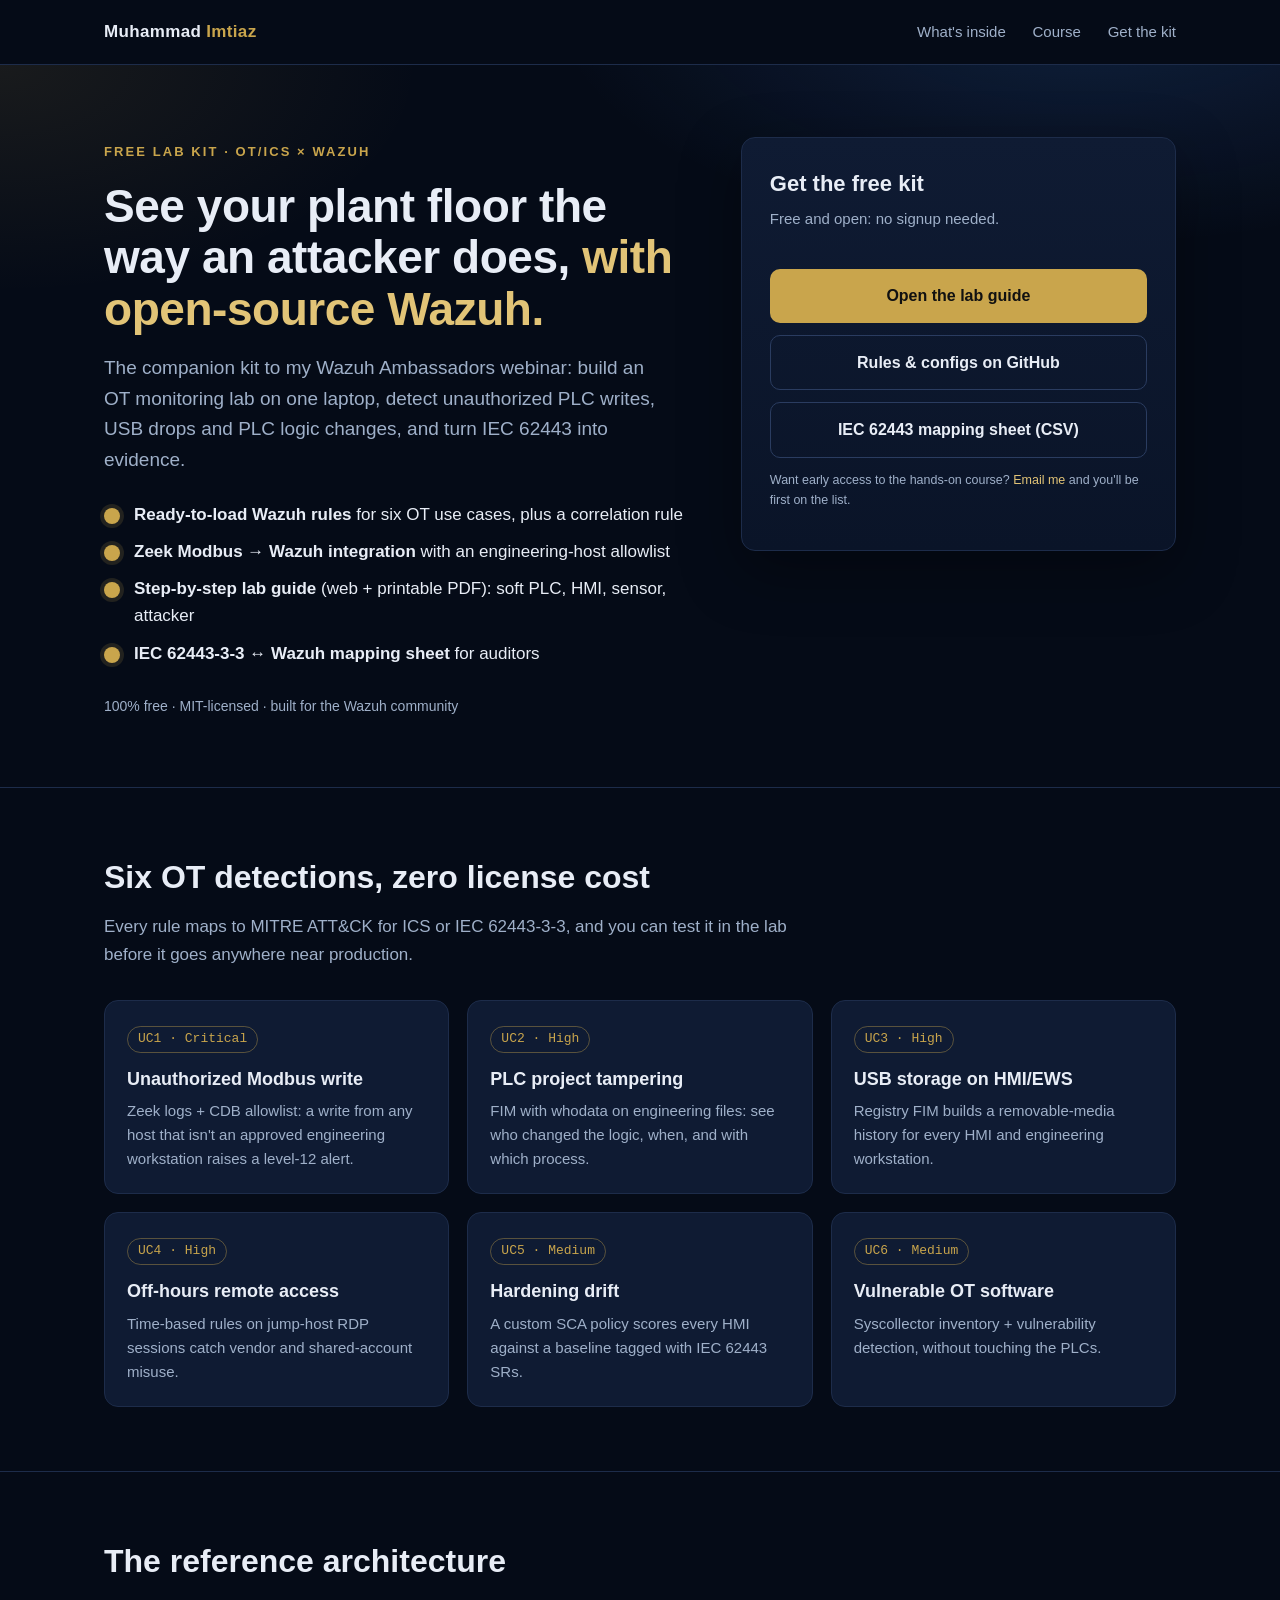
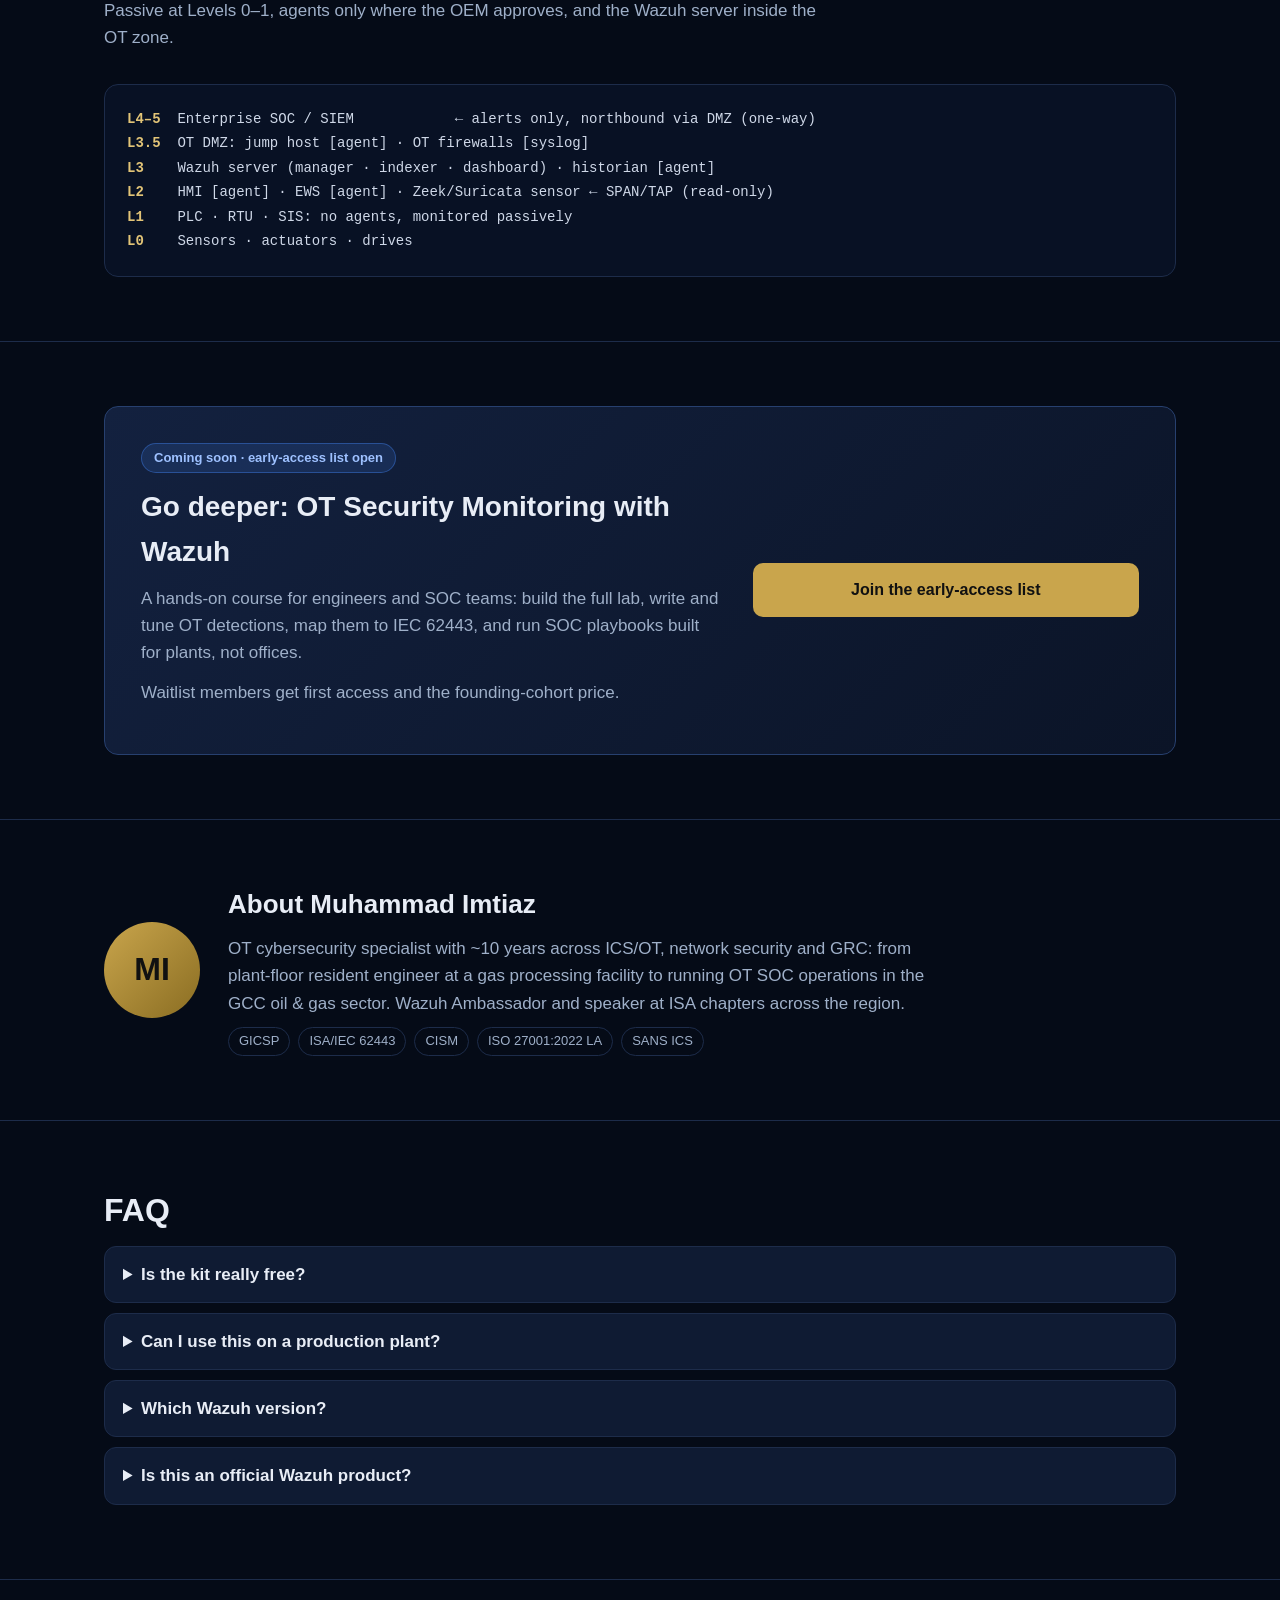
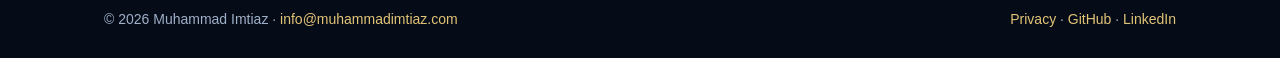
==== ot-wazuh/index.html @ d04d4fee "Add OT x Wazuh lab-kit landing page, lab guide, privacy notice, robots and sitemap" ====
<!doctype html>
<html lang="en">
<head>
<meta charset="utf-8">
<meta name="viewport" content="width=device-width, initial-scale=1, viewport-fit=cover">
<title>Free OT/ICS Lab Kit for Wazuh | Muhammad Imtiaz</title>
<meta name="description" content="Free OT/ICS security monitoring lab kit for Wazuh: detection rules, Zeek Modbus integration, IEC 62443-3-3 mapping and a step-by-step laptop lab guide.">
<meta name="theme-color" content="#050b17">
<meta http-equiv="Content-Security-Policy" content="default-src 'self'; img-src 'self' data:; style-src 'self'; script-src 'self' https://static.cloudflareinsights.com; connect-src 'self' https://cloudflareinsights.com; object-src 'none'; base-uri 'self'; form-action 'none'">
<meta name="referrer" content="strict-origin-when-cross-origin">
<link rel="canonical" href="https://muhammadimtiaz.com/ot-wazuh/">
<link rel="icon" href="/favicon.svg" type="image/svg+xml">
<link rel="stylesheet" href="/ot-wazuh/style.css">
<link rel="stylesheet" href="/ot-wazuh/btn.css">
<meta property="og:title" content="Free OT/ICS Lab Kit for Wazuh">
<meta property="og:description" content="Detection rules, Zeek Modbus integration, IEC 62443-3-3 mapping and a laptop lab guide. Free for the Wazuh community.">
<meta property="og:type" content="website">
<meta property="og:url" content="https://muhammadimtiaz.com/ot-wazuh/">
<meta property="og:image" content="https://muhammadimtiaz.com/og.jpg">
<meta name="twitter:card" content="summary_large_image">
</head>
<body>

<header class="top">
  <div class="wrap">
    <a class="brand" href="/">Muhammad <span>Imtiaz</span></a>
    <nav>
      <a href="#inside">What's inside</a>
      <a href="#course">Course</a>
      <a class="keep" href="#get">Get the kit</a>
    </nav>
  </div>
</header>

<main>
<div class="hero">
  <div class="wrap grid">
    <div>
      <span class="kicker">Free lab kit · OT/ICS × Wazuh</span>
      <h1>See your plant floor the way an attacker does, <em>with open-source Wazuh.</em></h1>
      <p class="lead">The companion kit to my Wazuh Ambassadors webinar: build an OT monitoring lab on one laptop, detect unauthorized PLC writes, USB drops and PLC logic changes, and turn IEC 62443 into evidence.</p>
      <ul class="bullets">
        <li><strong>Ready-to-load Wazuh rules</strong> for six OT use cases, plus a correlation rule</li>
        <li><strong>Zeek Modbus → Wazuh integration</strong> with an engineering-host allowlist</li>
        <li><strong>Step-by-step lab guide</strong> (web + printable PDF): soft PLC, HMI, sensor, attacker</li>
        <li><strong>IEC 62443-3-3 ↔ Wazuh mapping sheet</strong> for auditors</li>
      </ul>
      <p class="meta">100% free · MIT-licensed · built for the Wazuh community</p>
    </div>

    <div class="card" id="get">
      <h2>Get the free kit</h2>
      <p class="sub">Free and open: no signup needed.</p>
      <a class="btn" href="/ot-wazuh/guide/">Open the lab guide</a>
      <a class="btn alt" href="https://github.com/muhammadimtiazbhangar/wazuh-ot-lab">Rules &amp; configs on GitHub</a>
      <a class="btn alt" href="/ot-wazuh/kit/IEC62443-Wazuh-Mapping.csv" download>IEC 62443 mapping sheet (CSV)</a>
      <p class="fine">Want early access to the hands-on course? <a href="mailto:info@muhammadimtiaz.com?subject=Early%20access%3A%20OT%20Security%20Monitoring%20with%20Wazuh">Email me</a> and you'll be first on the list.</p>
    </div>
  </div>
</div>

<section id="inside">
  <div class="wrap">
    <h2 class="t">Six OT detections, zero license cost</h2>
    <p class="s">Every rule maps to MITRE ATT&amp;CK for ICS or IEC 62443-3-3, and you can test it in the lab before it goes anywhere near production.</p>
    <div class="cards">
      <div class="c"><span class="n">UC1 · Critical</span><h3>Unauthorized Modbus write</h3><p>Zeek logs + CDB allowlist: a write from any host that isn't an approved engineering workstation raises a level-12 alert.</p></div>
      <div class="c"><span class="n">UC2 · High</span><h3>PLC project tampering</h3><p>FIM with whodata on engineering files: see who changed the logic, when, and with which process.</p></div>
      <div class="c"><span class="n">UC3 · High</span><h3>USB storage on HMI/EWS</h3><p>Registry FIM builds a removable-media history for every HMI and engineering workstation.</p></div>
      <div class="c"><span class="n">UC4 · High</span><h3>Off-hours remote access</h3><p>Time-based rules on jump-host RDP sessions catch vendor and shared-account misuse.</p></div>
      <div class="c"><span class="n">UC5 · Medium</span><h3>Hardening drift</h3><p>A custom SCA policy scores every HMI against a baseline tagged with IEC 62443 SRs.</p></div>
      <div class="c"><span class="n">UC6 · Medium</span><h3>Vulnerable OT software</h3><p>Syscollector inventory + vulnerability detection, without touching the PLCs.</p></div>
    </div>
  </div>
</section>

<section>
  <div class="wrap">
    <h2 class="t">The reference architecture</h2>
    <p class="s">Passive at Levels 0–1, agents only where the OEM approves, and the Wazuh server inside the OT zone.</p>
<div class="arch"><b>L4–5</b>  Enterprise SOC / SIEM            ← alerts only, northbound via DMZ (one-way)
<b>L3.5</b>  OT DMZ: jump host [agent] · OT firewalls [syslog]
<b>L3  </b>  Wazuh server (manager · indexer · dashboard) · historian [agent]
<b>L2  </b>  HMI [agent] · EWS [agent] · Zeek/Suricata sensor ← SPAN/TAP (read-only)
<b>L1  </b>  PLC · RTU · SIS: no agents, monitored passively
<b>L0  </b>  Sensors · actuators · drives</div>
  </div>
</section>

<section id="course">
  <div class="wrap">
    <div class="course">
      <div>
        <span class="pill">Coming soon · early-access list open</span>
        <h2>Go deeper: OT Security Monitoring with Wazuh</h2>
        <p>A hands-on course for engineers and SOC teams: build the full lab, write and tune OT detections, map them to IEC 62443, and run SOC playbooks built for plants, not offices.</p>
        <p>Waitlist members get first access and the founding-cohort price.</p>
      </div>
      <div><a class="btn" href="mailto:info@muhammadimtiaz.com?subject=Early%20access%3A%20OT%20Security%20Monitoring%20with%20Wazuh">Join the early-access list</a></div>
    </div>
  </div>
</section>

<section>
  <div class="wrap about">
    <div class="mono-badge" aria-hidden="true">MI</div>
    <div>
      <h2 class="t">About Muhammad Imtiaz</h2>
      <p class="s">OT cybersecurity specialist with ~10 years across ICS/OT, network security and GRC: from plant-floor resident engineer at a gas processing facility to running OT SOC operations in the GCC oil &amp; gas sector. Wazuh Ambassador and speaker at ISA chapters across the region.</p>
      <div class="creds"><span>GICSP</span><span>ISA/IEC 62443</span><span>CISM</span><span>ISO 27001:2022 LA</span><span>SANS ICS</span></div>
    </div>
  </div>
</section>

<section>
  <div class="wrap faq">
    <h2 class="t">FAQ</h2>
    <details><summary>Is the kit really free?</summary><p>Yes. The rules and configs are MIT-licensed on GitHub, and the lab guide and mapping sheet are free to read, print and share.</p></details>
    <details><summary>Can I use this on a production plant?</summary><p>Build and test it in a lab first. Before production, review it with operations and your OEM, and follow your management-of-change process. Never enable active response on Level 1–2 assets.</p></details>
    <details><summary>Which Wazuh version?</summary><p>Written for Wazuh 4.14.x with Zeek JSON logs. Always confirm rules with <code>wazuh-logtest</code> on your version.</p></details>
    <details><summary>Is this an official Wazuh product?</summary><p>No. It's a community resource by a Wazuh Ambassador and isn't affiliated with or endorsed by Wazuh Inc.</p></details>
  </div>
</section>
</main>

<footer>
  <div class="wrap">
    <span>© 2026 Muhammad Imtiaz · <a href="mailto:info@muhammadimtiaz.com">info@muhammadimtiaz.com</a></span>
    <span><a href="/privacy/">Privacy</a> · <a href="https://github.com/muhammadimtiazbhangar/wazuh-ot-lab">GitHub</a> · <a href="https://www.linkedin.com/in/muhammad-imtiaz-ot/">LinkedIn</a></span>
  </div>
</footer>
</body>
</html>
---- ot-wazuh/style.css ----
:root{
  --bg:#050b17; --bg2:#0a1428; --card:#0f1b33; --line:#1d2c4a;
  --text:#e8edf6; --muted:#9fb0c9; --gold:#c9a54c; --gold2:#e2c477; --blue:#4285f4;
  --ok:#2fbf71; --radius:14px;
  --font:-apple-system,BlinkMacSystemFont,"Segoe UI",Roboto,"Helvetica Neue",Arial,sans-serif;
  --mono:ui-monospace,SFMono-Regular,Menlo,Consolas,"Liberation Mono",monospace;
}
*{box-sizing:border-box}
html{scroll-behavior:smooth}
body{margin:0;background:var(--bg);color:var(--text);font-family:var(--font);font-size:17px;line-height:1.6;-webkit-font-smoothing:antialiased}
a{color:var(--gold2);text-decoration:none}
a:hover{text-decoration:underline}
.wrap{max-width:1120px;margin:0 auto;padding:0 24px}
.sr{position:absolute;width:1px;height:1px;overflow:hidden;clip:rect(0 0 0 0);white-space:nowrap}

/* nav */
header.top{border-bottom:1px solid var(--line)}
header.top .wrap{display:flex;align-items:center;justify-content:space-between;height:64px}
.brand{font-weight:700;letter-spacing:.02em;color:var(--text)}
.brand span{color:var(--gold)}
header.top nav a{color:var(--muted);font-size:15px;margin-left:22px}

/* hero */
.hero{padding:72px 0 56px;background:radial-gradient(900px 420px at 85% -10%,rgba(66,133,244,.18),transparent 60%),radial-gradient(700px 380px at 0% 0%,rgba(201,165,76,.10),transparent 60%)}
.hero .grid{display:grid;grid-template-columns:1.15fr .85fr;gap:48px;align-items:start}
.kicker{display:inline-block;color:var(--gold);font-weight:700;font-size:13px;letter-spacing:.16em;text-transform:uppercase;margin-bottom:18px}
h1{font-size:46px;line-height:1.12;margin:0 0 18px;letter-spacing:-.01em}
h1 em{font-style:normal;color:var(--gold2)}
.lead{font-size:19px;color:var(--muted);max-width:560px;margin:0 0 26px}
.bullets{list-style:none;padding:0;margin:0 0 28px}
.bullets li{position:relative;padding-left:30px;margin:10px 0}
.bullets li:before{content:"";position:absolute;left:0;top:7px;width:16px;height:16px;border-radius:50%;background:var(--gold);box-shadow:0 0 0 4px rgba(201,165,76,.15)}
.meta{color:var(--muted);font-size:14px}

/* form card */
.card{background:linear-gradient(180deg,var(--card),var(--bg2));border:1px solid var(--line);border-radius:var(--radius);padding:28px;box-shadow:0 20px 60px rgba(0,0,0,.35)}
.card h2{margin:0 0 6px;font-size:22px}
.card p.sub{margin:0 0 18px;color:var(--muted);font-size:15px}
label{display:block;font-size:14px;font-weight:600;margin:14px 0 6px}
input[type=text],input[type=email],select{width:100%;padding:12px 14px;border-radius:10px;border:1px solid #2a3c60;background:#081124;color:var(--text);font-size:16px;font-family:inherit}
input:focus,select:focus{outline:2px solid var(--gold);outline-offset:1px;border-color:transparent}
.check{display:flex;gap:10px;align-items:flex-start;margin-top:14px;font-size:14px;color:var(--muted);font-weight:400}
.check input{margin-top:4px;width:18px;height:18px;accent-color:var(--gold);flex:none}
.btn{display:inline-block;width:100%;margin-top:20px;padding:14px 18px;border:0;border-radius:10px;background:var(--gold);color:#111;font-weight:800;font-size:16px;cursor:pointer;font-family:inherit}
.btn:hover{background:var(--gold2)}
.fine{font-size:12.5px;color:var(--muted);margin-top:12px}
.hp{position:absolute;left:-5000px}

/* sections */
section{padding:64px 0;border-top:1px solid var(--line)}
section h2.t{font-size:32px;margin:0 0 10px}
section p.s{color:var(--muted);margin:0 0 32px;max-width:720px}
.cards{display:grid;grid-template-columns:repeat(3,1fr);gap:18px}
.cards.four{grid-template-columns:repeat(4,1fr)}
.c{background:var(--card);border:1px solid var(--line);border-radius:var(--radius);padding:22px}
.c .n{display:inline-block;font-family:var(--mono);font-size:13px;color:var(--gold);border:1px solid rgba(201,165,76,.4);border-radius:999px;padding:2px 10px;margin-bottom:12px}
.c h3{margin:0 0 6px;font-size:18px}
.c p{margin:0;color:var(--muted);font-size:15px}
.arch{font-family:var(--mono);font-size:14px;background:#081124;border:1px solid var(--line);border-radius:var(--radius);padding:22px;overflow:auto;color:#cfd8e8;line-height:1.75;white-space:pre}
.arch b{color:var(--gold2);font-weight:600}
.course{display:grid;grid-template-columns:1.2fr .8fr;gap:32px;align-items:center;background:linear-gradient(135deg,#13213f,#0b1427);border:1px solid #27406f;border-radius:var(--radius);padding:36px}
.course h2{margin:0 0 10px;font-size:28px}
.course p{color:var(--muted);margin:0 0 12px}
.pill{display:inline-block;background:rgba(66,133,244,.15);color:#9ec1ff;border:1px solid rgba(66,133,244,.4);border-radius:999px;padding:4px 12px;font-size:13px;font-weight:700;margin-bottom:12px}
.about{display:grid;grid-template-columns:auto 1fr;gap:28px;align-items:center}
.mono-badge{width:96px;height:96px;border-radius:50%;background:linear-gradient(135deg,var(--gold),#8a6d22);display:flex;align-items:center;justify-content:center;font-weight:800;font-size:32px;color:#111}
.creds{display:flex;flex-wrap:wrap;gap:8px;margin-top:10px}
.creds span{font-size:13px;border:1px solid var(--line);border-radius:999px;padding:3px 10px;color:var(--muted)}
.faq details{background:var(--card);border:1px solid var(--line);border-radius:12px;padding:14px 18px;margin:10px 0}
.faq summary{cursor:pointer;font-weight:600}
.faq p{color:var(--muted);margin:10px 0 0}
footer{border-top:1px solid var(--line);padding:28px 0;color:var(--muted);font-size:14px}
footer .wrap{display:flex;justify-content:space-between;gap:16px;flex-wrap:wrap}

/* prose pages */
.prose{max-width:760px;padding:56px 24px 72px;margin:0 auto}
.prose h1{font-size:36px}
.prose h2{font-size:22px;margin-top:34px}
.prose p,.prose li{color:#c9d3e3}
.ok{display:inline-flex;width:64px;height:64px;border-radius:50%;background:rgba(47,191,113,.15);border:1px solid rgba(47,191,113,.5);align-items:center;justify-content:center;font-size:30px;color:var(--ok);margin-bottom:18px}

@media (max-width:900px){
  .hero .grid,.course,.about{grid-template-columns:1fr}
  .cards,.cards.four{grid-template-columns:1fr 1fr}
  h1{font-size:36px}
}
@media (max-width:600px){
  body{font-size:16px}
  .cards,.cards.four{grid-template-columns:1fr}
  h1{font-size:31px}
  .hero{padding:44px 0 36px}
  header.top nav a{display:none}
  header.top nav a.keep{display:inline}
  section{padding:48px 0}
  .card,.course{padding:22px}
}
.about h2.t{font-size:26px}.about p.s{margin-bottom:6px}
---- ot-wazuh/btn.css ----
.btn.alt{background:transparent;color:var(--text);border:1px solid #2a3c60;margin-top:12px;text-align:center}.btn.alt:hover{border-color:var(--gold);background:transparent}a.btn{text-align:center;text-decoration:none}
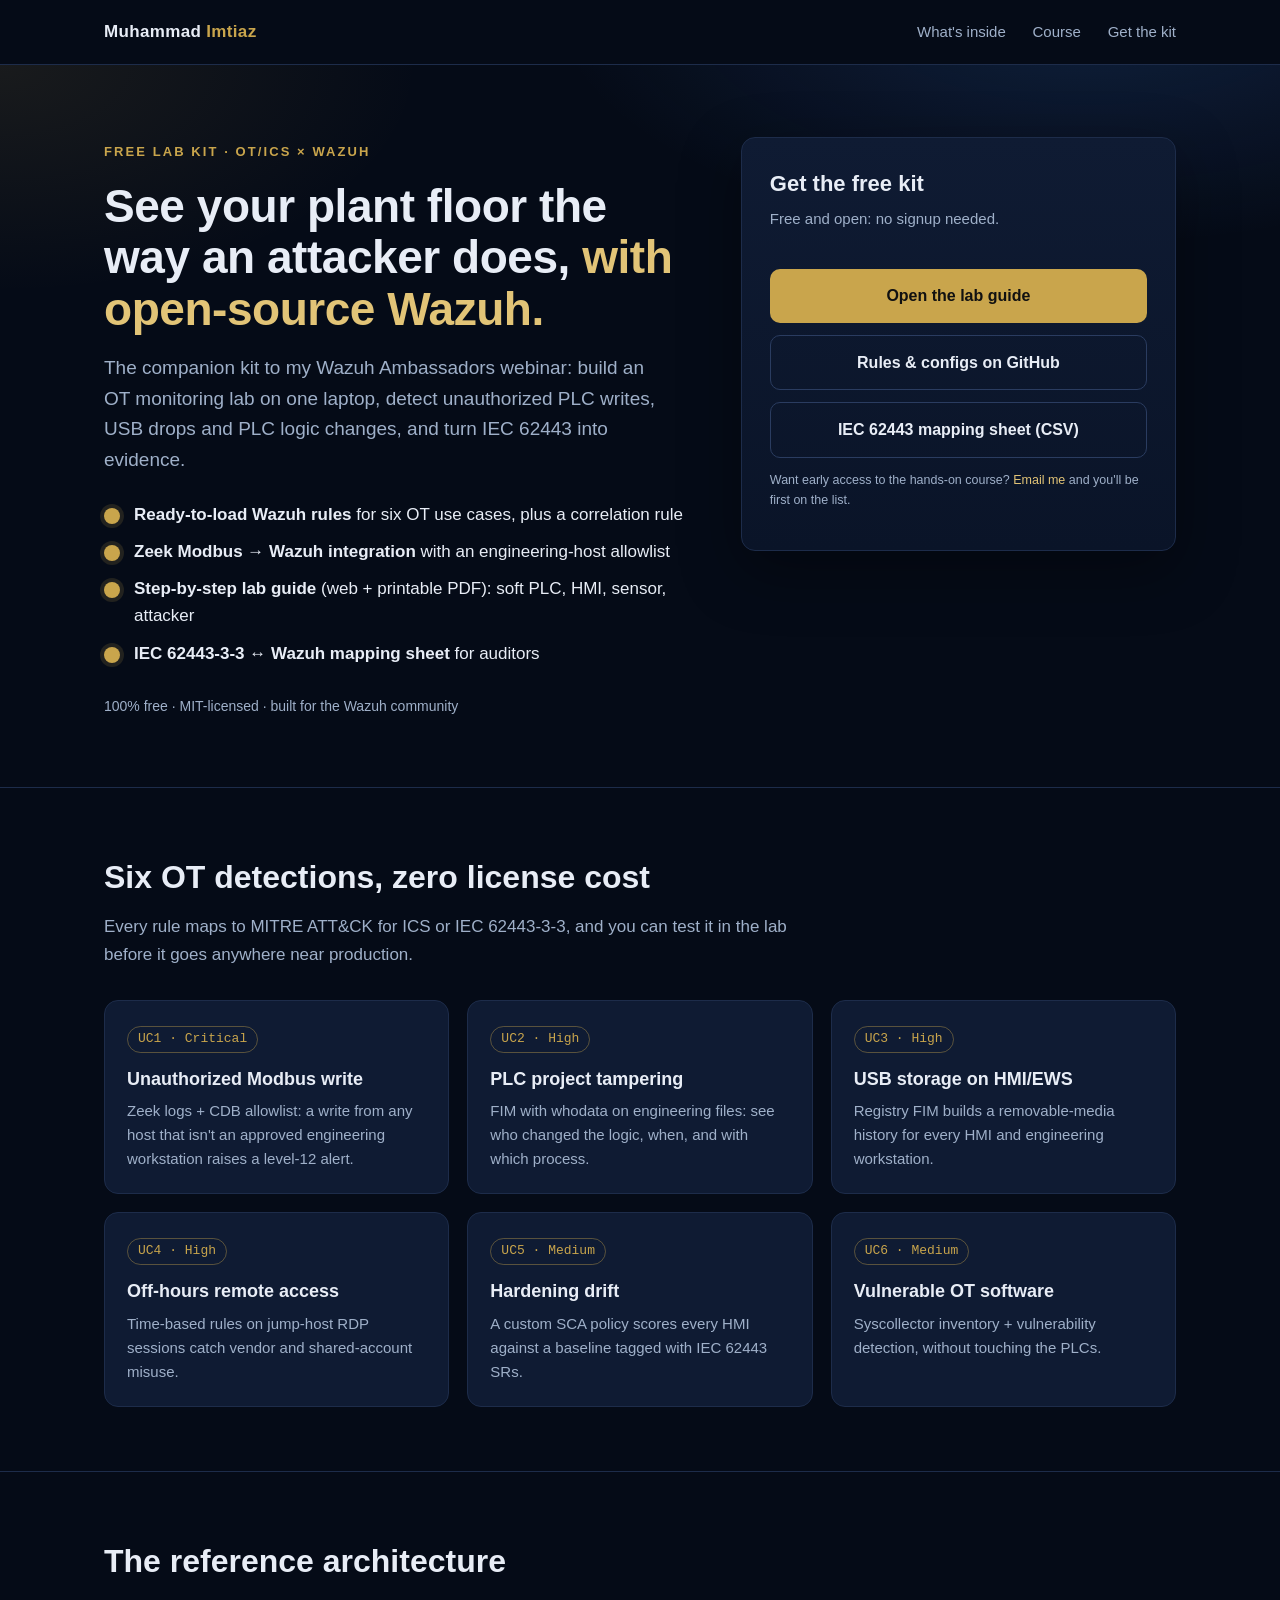
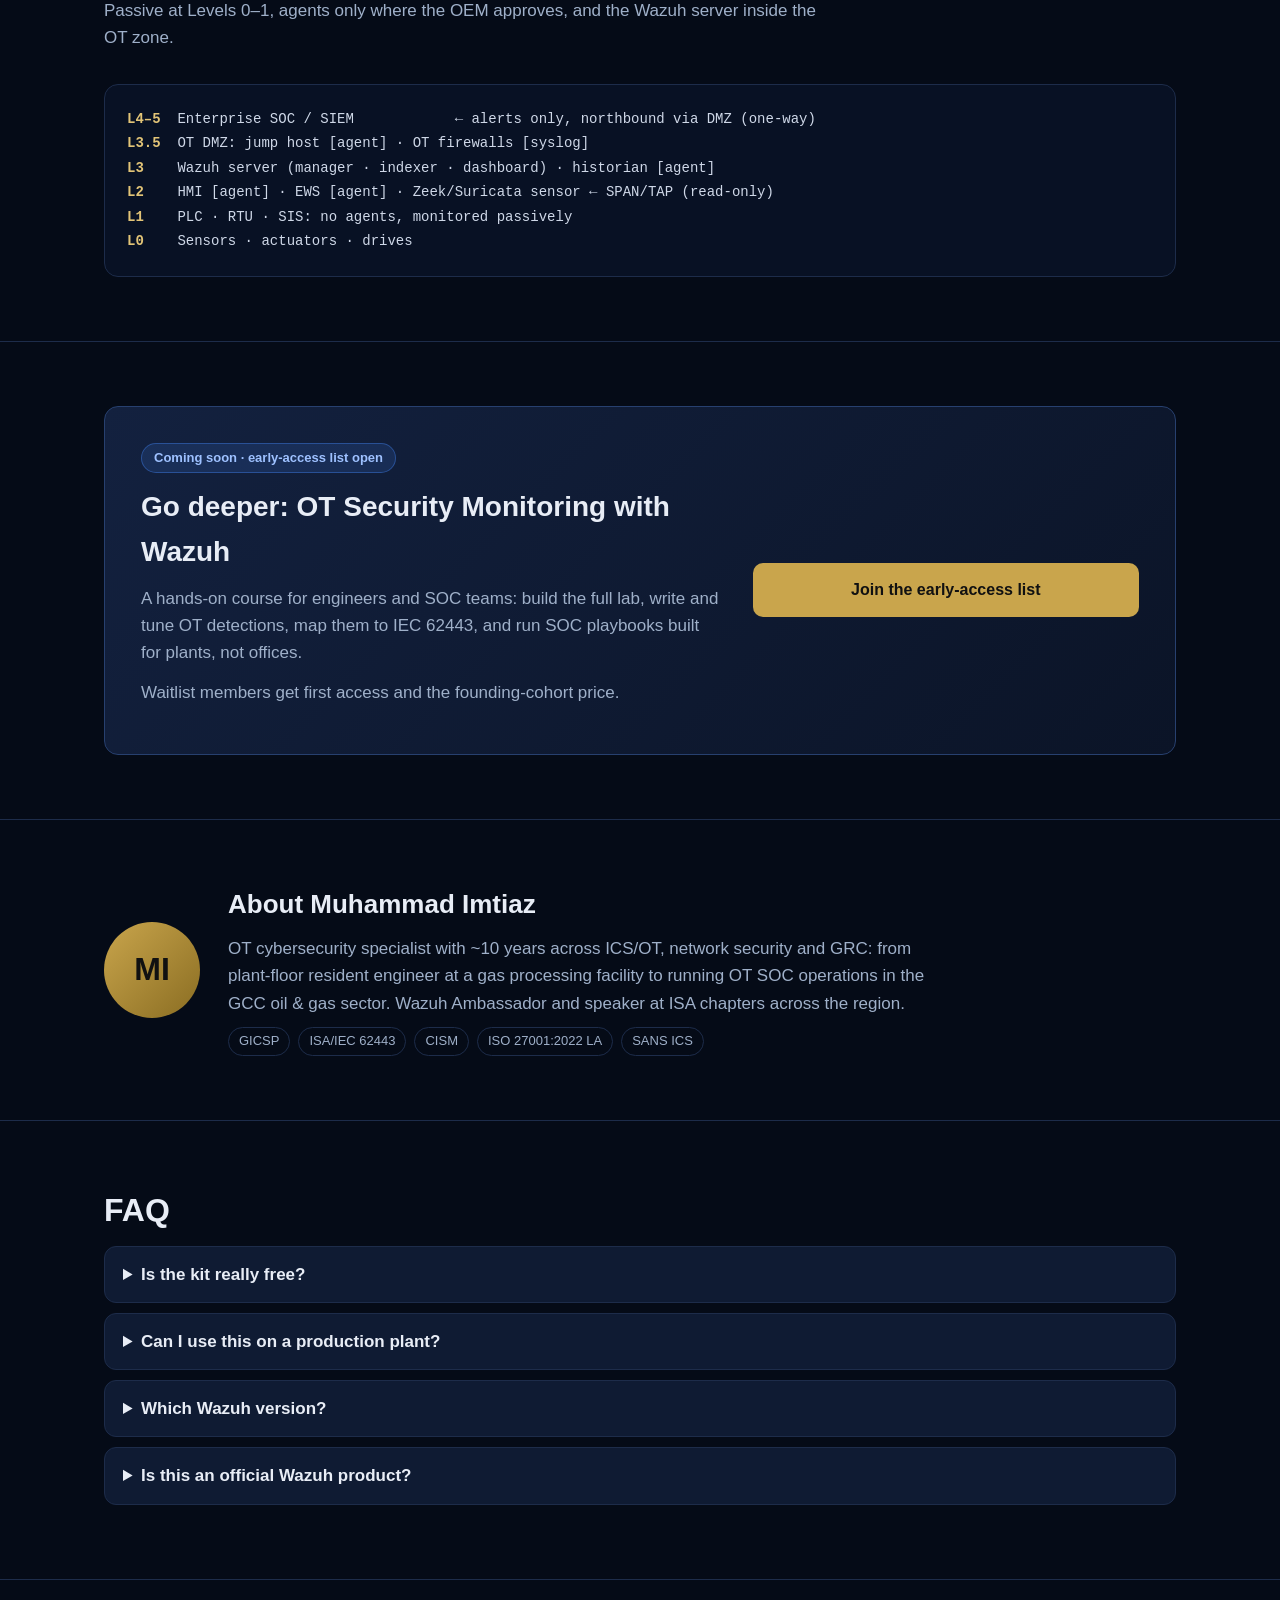
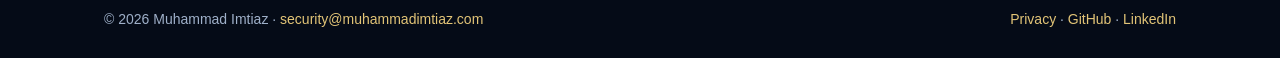
==== commit a259a4ee: "Use security@muhammadimtiaz.com as the contact address" ====
--- a/ot-wazuh/index.html
+++ b/ot-wazuh/index.html
@@ -54,7 +54,7 @@
       <a class="btn" href="/ot-wazuh/guide/">Open the lab guide</a>
       <a class="btn alt" href="https://github.com/muhammadimtiazbhangar/wazuh-ot-lab">Rules &amp; configs on GitHub</a>
       <a class="btn alt" href="/ot-wazuh/kit/IEC62443-Wazuh-Mapping.csv" download>IEC 62443 mapping sheet (CSV)</a>
-      <p class="fine">Want early access to the hands-on course? <a href="mailto:info@muhammadimtiaz.com?subject=Early%20access%3A%20OT%20Security%20Monitoring%20with%20Wazuh">Email me</a> and you'll be first on the list.</p>
+      <p class="fine">Want early access to the hands-on course? <a href="mailto:security@muhammadimtiaz.com?subject=Early%20access%3A%20OT%20Security%20Monitoring%20with%20Wazuh">Email me</a> and you'll be first on the list.</p>
     </div>
   </div>
 </div>
@@ -96,7 +96,7 @@
         <p>A hands-on course for engineers and SOC teams: build the full lab, write and tune OT detections, map them to IEC 62443, and run SOC playbooks built for plants, not offices.</p>
         <p>Waitlist members get first access and the founding-cohort price.</p>
       </div>
-      <div><a class="btn" href="mailto:info@muhammadimtiaz.com?subject=Early%20access%3A%20OT%20Security%20Monitoring%20with%20Wazuh">Join the early-access list</a></div>
+      <div><a class="btn" href="mailto:security@muhammadimtiaz.com?subject=Early%20access%3A%20OT%20Security%20Monitoring%20with%20Wazuh">Join the early-access list</a></div>
     </div>
   </div>
 </section>
@@ -125,7 +125,7 @@
 
 <footer>
   <div class="wrap">
-    <span>© 2026 Muhammad Imtiaz · <a href="mailto:info@muhammadimtiaz.com">info@muhammadimtiaz.com</a></span>
+    <span>© 2026 Muhammad Imtiaz · <a href="mailto:security@muhammadimtiaz.com">security@muhammadimtiaz.com</a></span>
     <span><a href="/privacy/">Privacy</a> · <a href="https://github.com/muhammadimtiazbhangar/wazuh-ot-lab">GitHub</a> · <a href="https://www.linkedin.com/in/muhammad-imtiaz-ot/">LinkedIn</a></span>
   </div>
 </footer>
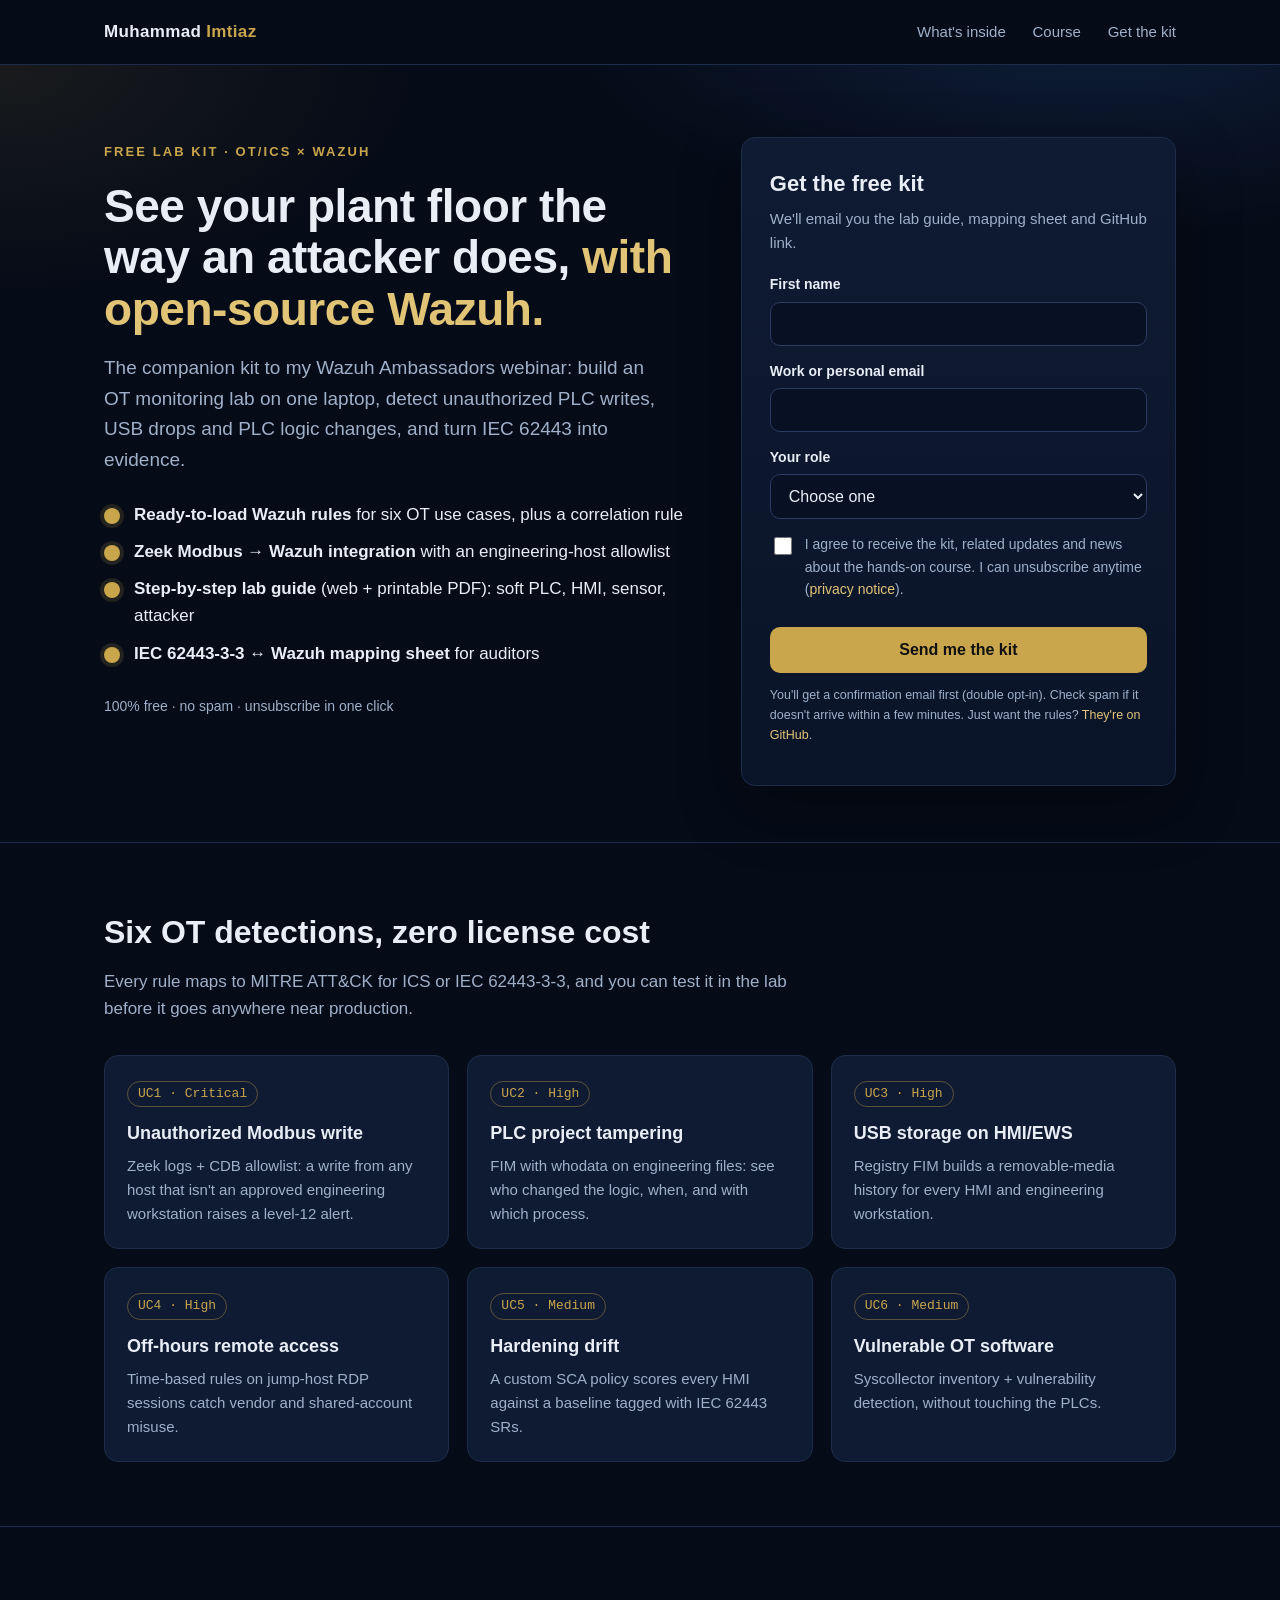
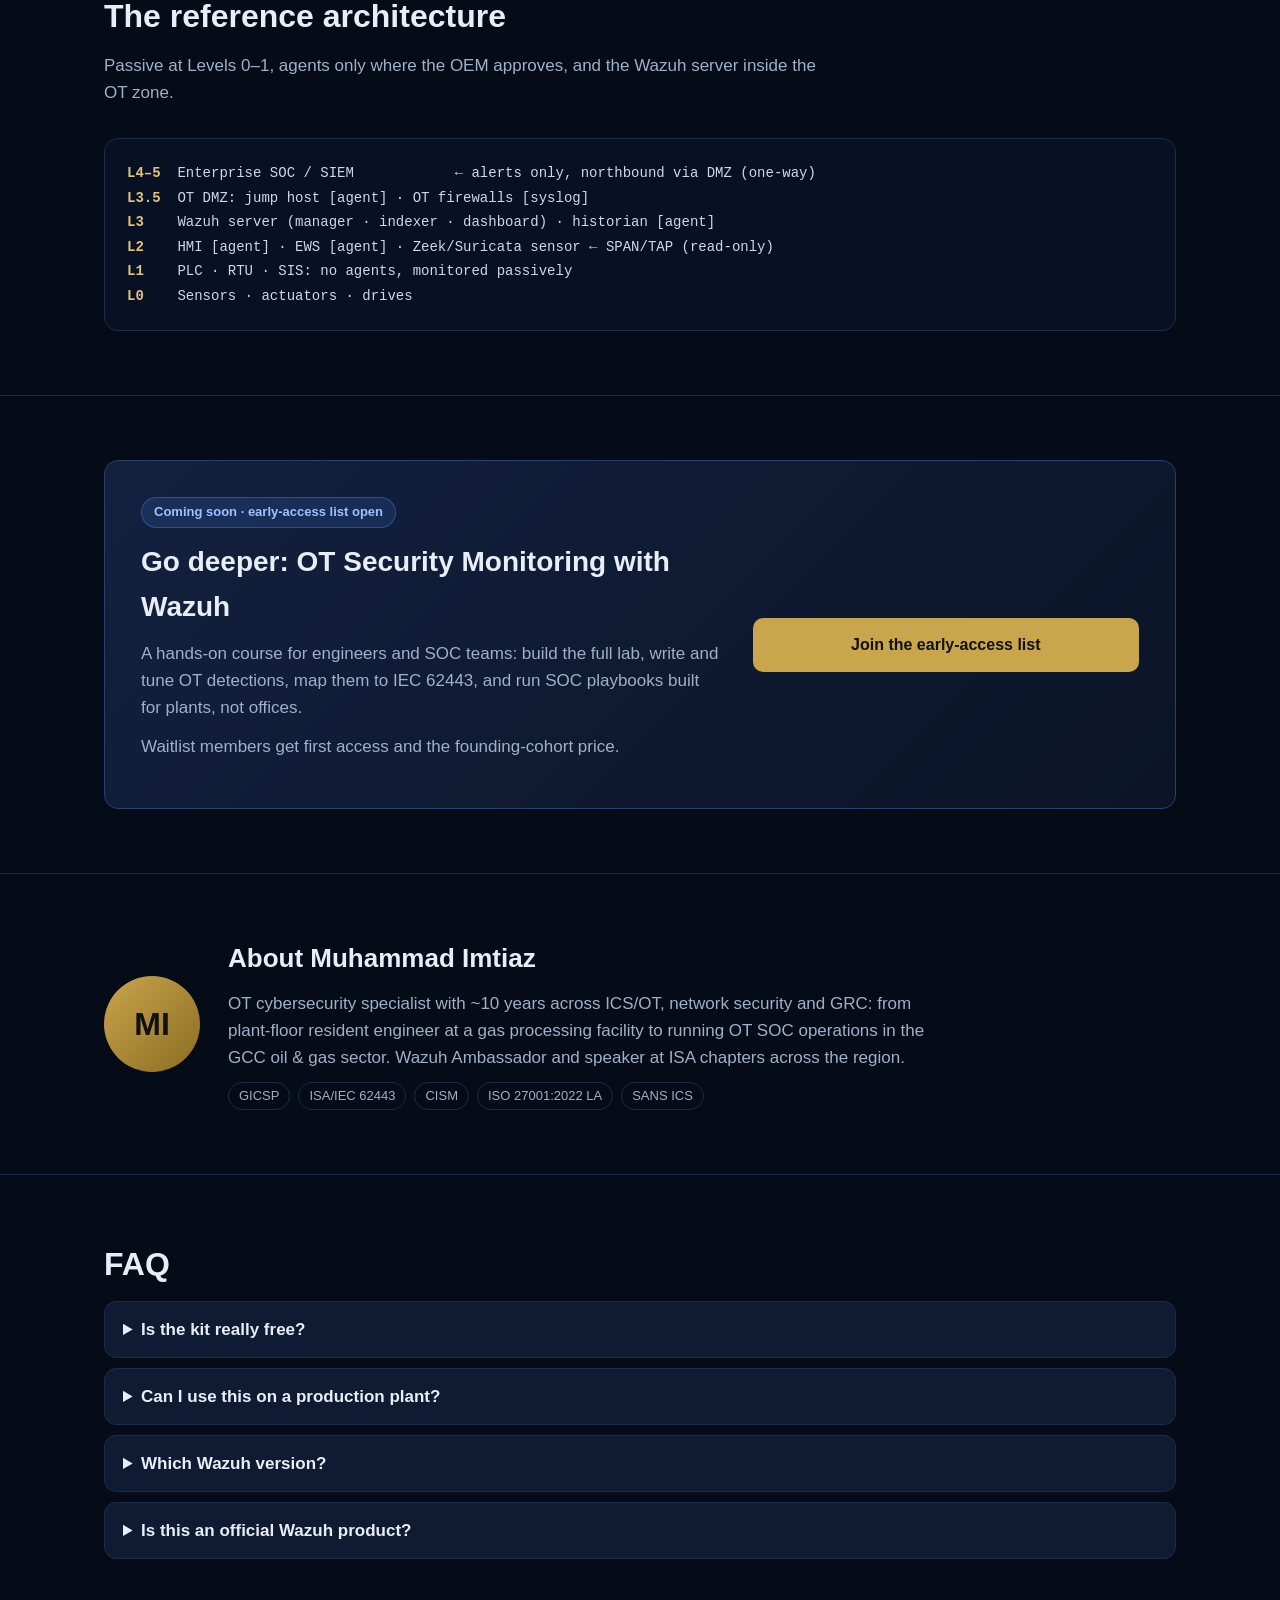
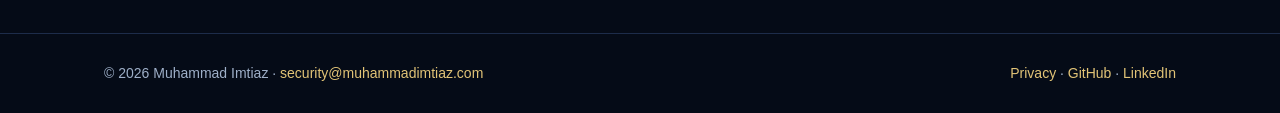
==== commit defeaf1e: "Connect lab-kit signup form to Brevo (double opt-in)" ====
--- a/ot-wazuh/index.html
+++ b/ot-wazuh/index.html
@@ -6,7 +6,7 @@
 <title>Free OT/ICS Lab Kit for Wazuh | Muhammad Imtiaz</title>
 <meta name="description" content="Free OT/ICS security monitoring lab kit for Wazuh: detection rules, Zeek Modbus integration, IEC 62443-3-3 mapping and a step-by-step laptop lab guide.">
 <meta name="theme-color" content="#050b17">
-<meta http-equiv="Content-Security-Policy" content="default-src 'self'; img-src 'self' data:; style-src 'self'; script-src 'self' https://static.cloudflareinsights.com; connect-src 'self' https://cloudflareinsights.com; object-src 'none'; base-uri 'self'; form-action 'none'">
+<meta http-equiv="Content-Security-Policy" content="default-src 'self'; img-src 'self' data:; style-src 'self'; script-src 'self' https://static.cloudflareinsights.com; connect-src 'self' https://cloudflareinsights.com; object-src 'none'; base-uri 'self'; form-action 'self' https://*.sibforms.com">
 <meta name="referrer" content="strict-origin-when-cross-origin">
 <link rel="canonical" href="https://muhammadimtiaz.com/ot-wazuh/">
 <link rel="icon" href="/favicon.svg" type="image/svg+xml">
@@ -45,16 +45,39 @@
         <li><strong>Step-by-step lab guide</strong> (web + printable PDF): soft PLC, HMI, sensor, attacker</li>
         <li><strong>IEC 62443-3-3 ↔ Wazuh mapping sheet</strong> for auditors</li>
       </ul>
-      <p class="meta">100% free · MIT-licensed · built for the Wazuh community</p>
+      <p class="meta">100% free · no spam · unsubscribe in one click</p>
     </div>
 
     <div class="card" id="get">
       <h2>Get the free kit</h2>
-      <p class="sub">Free and open: no signup needed.</p>
-      <a class="btn" href="/ot-wazuh/guide/">Open the lab guide</a>
-      <a class="btn alt" href="https://github.com/muhammadimtiazbhangar/wazuh-ot-lab">Rules &amp; configs on GitHub</a>
-      <a class="btn alt" href="/ot-wazuh/kit/IEC62443-Wazuh-Mapping.csv" download>IEC 62443 mapping sheet (CSV)</a>
-      <p class="fine">Want early access to the hands-on course? <a href="mailto:security@muhammadimtiaz.com?subject=Early%20access%3A%20OT%20Security%20Monitoring%20with%20Wazuh">Email me</a> and you'll be first on the list.</p>
+      <p class="sub">We'll email you the lab guide, mapping sheet and GitHub link.</p>
+      <form id="kit-form" method="POST" action="https://04b73430.sibforms.com/serve/[base64]">
+        <label for="FIRSTNAME">First name</label>
+        <input type="text" id="FIRSTNAME" name="FIRSTNAME" autocomplete="given-name" maxlength="60" required>
+
+        <label for="EMAIL">Work or personal email</label>
+        <input type="email" id="EMAIL" name="EMAIL" autocomplete="email" maxlength="120" required>
+
+        <label for="ROLE">Your role</label>
+        <select id="ROLE" name="ROLE" required>
+          <option value="" selected disabled>Choose one</option>
+          <option>OT / ICS security</option>
+          <option>SOC analyst / engineer</option>
+          <option>Control / automation engineer</option>
+          <option>IT security / network</option>
+          <option>GRC / audit</option>
+          <option>Manager / leadership</option>
+          <option>Student / career changer</option>
+          <option>Other</option>
+        </select>
+        <label class="check"><input type="checkbox" name="OPT_IN" value="1" required><span>I agree to receive the kit, related updates and news about the hands-on course. I can unsubscribe anytime (<a href="/privacy/">privacy notice</a>).</span></label>
+
+        <input class="hp" type="text" name="email_address_check" value="" tabindex="-1" autocomplete="off" aria-hidden="true">
+        <input type="hidden" name="locale" value="en">
+        <input type="hidden" name="html_type" value="simple">
+        <button class="btn" type="submit">Send me the kit</button>
+        <p class="fine">You'll get a confirmation email first (double opt-in). Check spam if it doesn't arrive within a few minutes. Just want the rules? <a href="https://github.com/muhammadimtiazbhangar/wazuh-ot-lab">They're on GitHub</a>.</p>
+      </form>
     </div>
   </div>
 </div>
@@ -96,7 +119,7 @@
         <p>A hands-on course for engineers and SOC teams: build the full lab, write and tune OT detections, map them to IEC 62443, and run SOC playbooks built for plants, not offices.</p>
         <p>Waitlist members get first access and the founding-cohort price.</p>
       </div>
-      <div><a class="btn" href="mailto:security@muhammadimtiaz.com?subject=Early%20access%3A%20OT%20Security%20Monitoring%20with%20Wazuh">Join the early-access list</a></div>
+      <div><a class="btn" href="#get">Join the early-access list</a></div>
     </div>
   </div>
 </section>
@@ -115,7 +138,7 @@
 <section>
   <div class="wrap faq">
     <h2 class="t">FAQ</h2>
-    <details><summary>Is the kit really free?</summary><p>Yes. The rules and configs are MIT-licensed on GitHub, and the lab guide and mapping sheet are free to read, print and share.</p></details>
+    <details><summary>Is the kit really free?</summary><p>Yes. The rules and configs are MIT-licensed on GitHub. Your email gets you the lab guide, the mapping sheet and updates.</p></details>
     <details><summary>Can I use this on a production plant?</summary><p>Build and test it in a lab first. Before production, review it with operations and your OEM, and follow your management-of-change process. Never enable active response on Level 1–2 assets.</p></details>
     <details><summary>Which Wazuh version?</summary><p>Written for Wazuh 4.14.x with Zeek JSON logs. Always confirm rules with <code>wazuh-logtest</code> on your version.</p></details>
     <details><summary>Is this an official Wazuh product?</summary><p>No. It's a community resource by a Wazuh Ambassador and isn't affiliated with or endorsed by Wazuh Inc.</p></details>
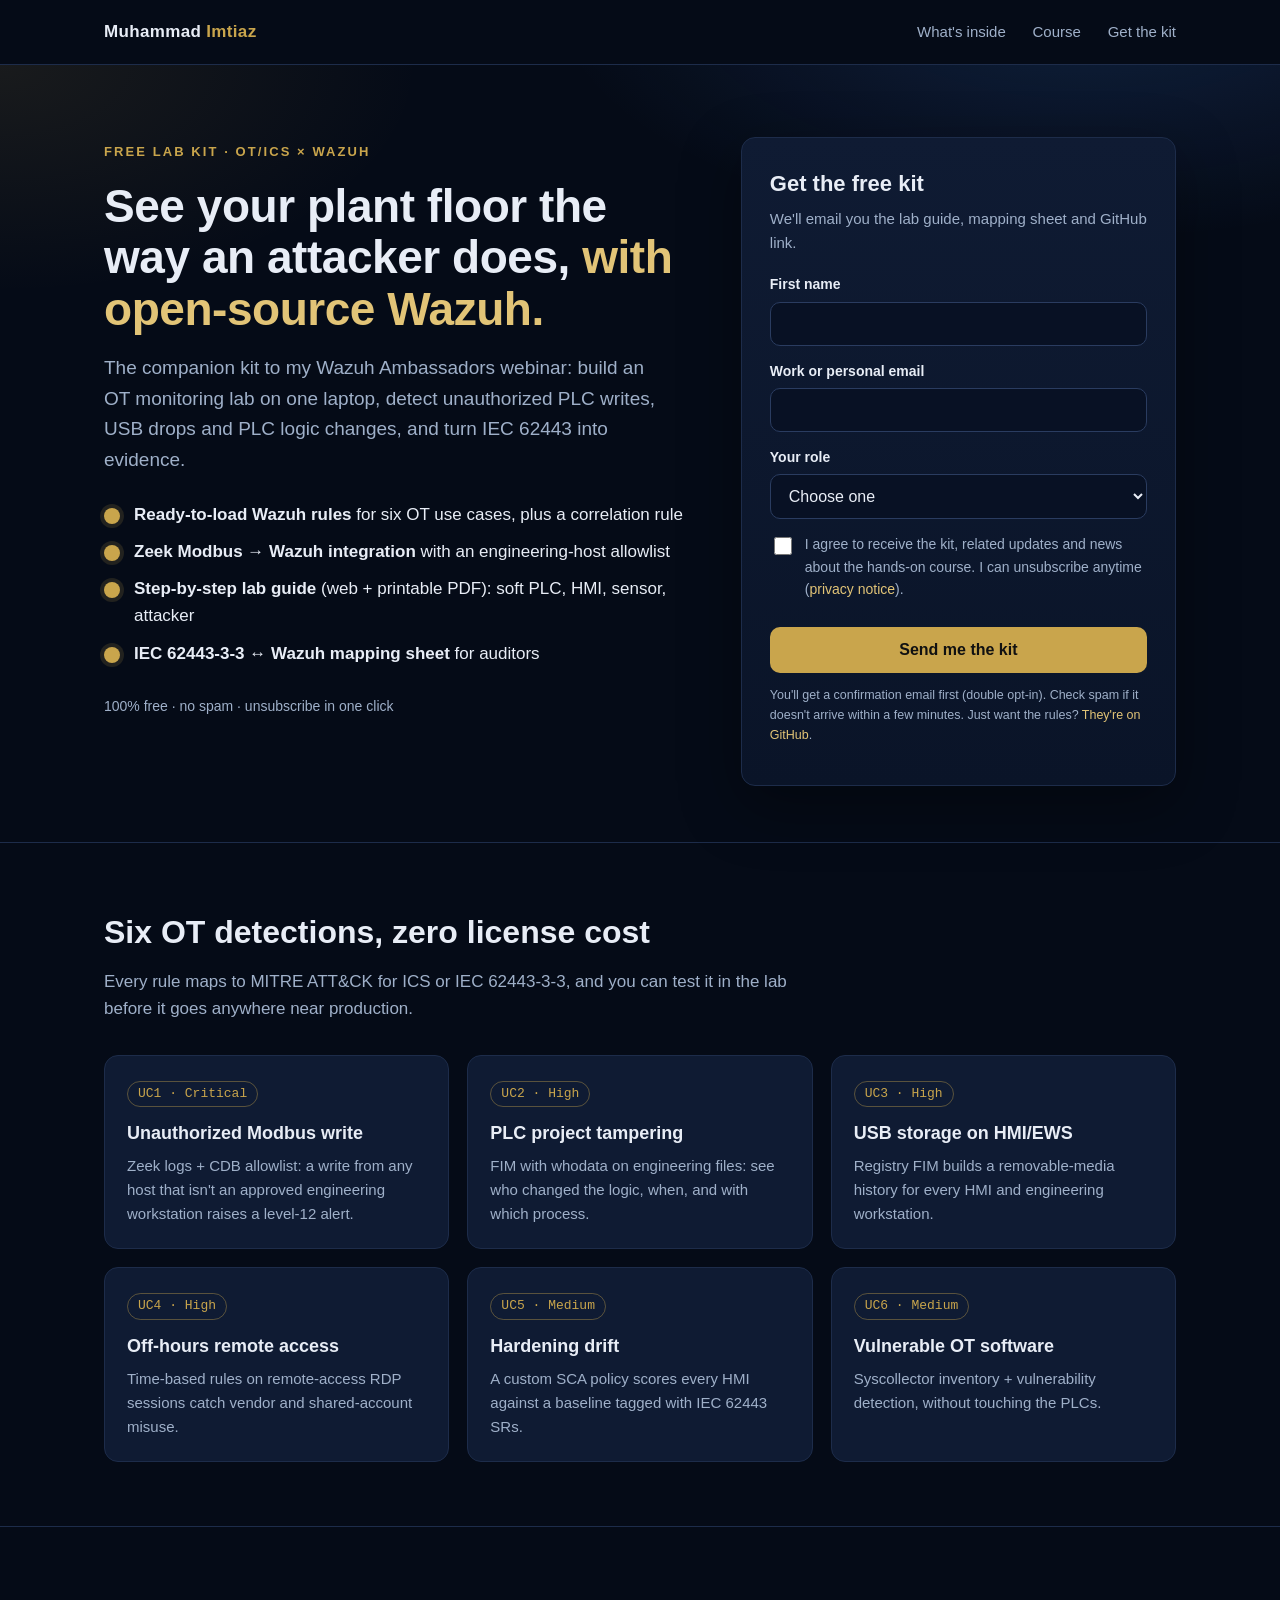
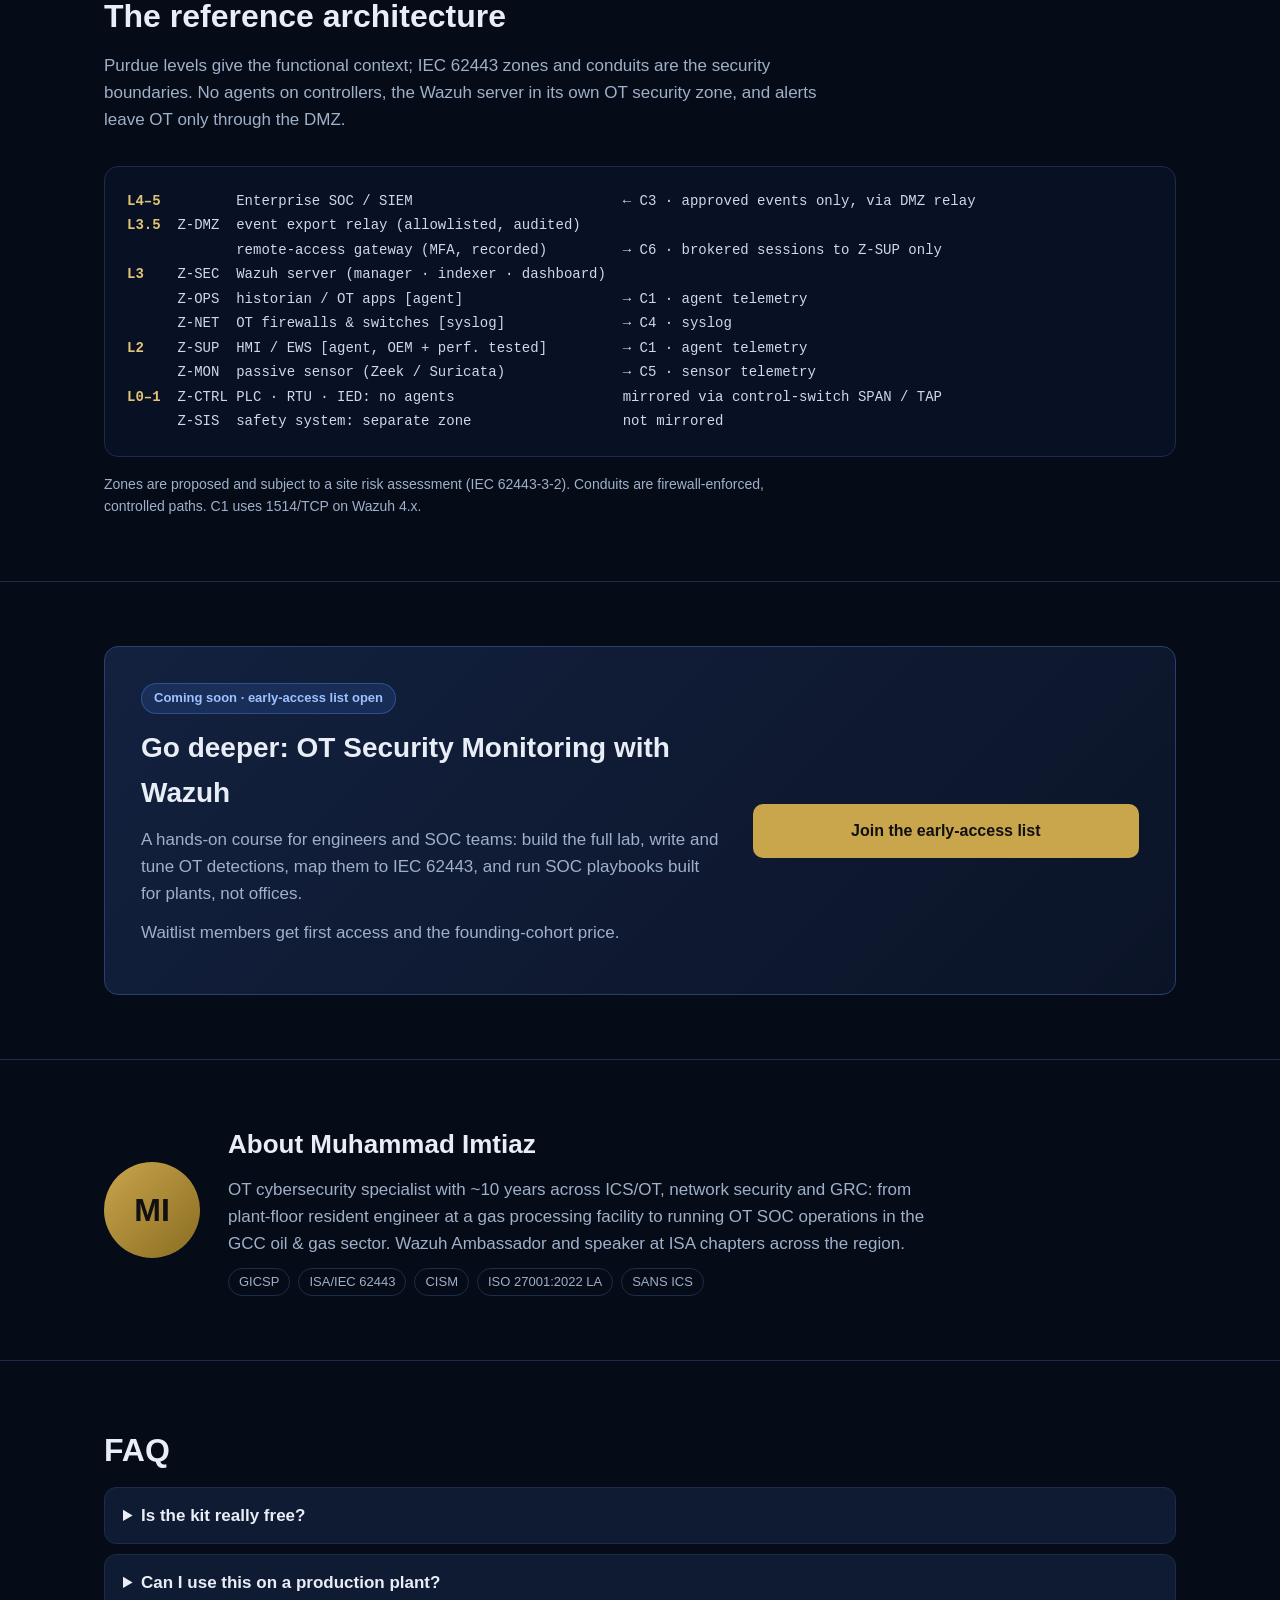
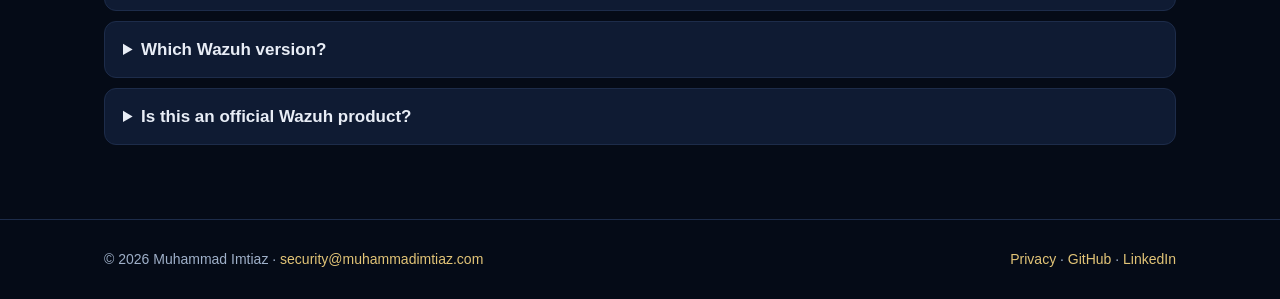
==== commit b5221694: "Landing page: IEC 62443 zones-and-conduits reference architecture" ====
--- a/ot-wazuh/index.html
+++ b/ot-wazuh/index.html
@@ -90,7 +90,7 @@
       <div class="c"><span class="n">UC1 · Critical</span><h3>Unauthorized Modbus write</h3><p>Zeek logs + CDB allowlist: a write from any host that isn't an approved engineering workstation raises a level-12 alert.</p></div>
       <div class="c"><span class="n">UC2 · High</span><h3>PLC project tampering</h3><p>FIM with whodata on engineering files: see who changed the logic, when, and with which process.</p></div>
       <div class="c"><span class="n">UC3 · High</span><h3>USB storage on HMI/EWS</h3><p>Registry FIM builds a removable-media history for every HMI and engineering workstation.</p></div>
-      <div class="c"><span class="n">UC4 · High</span><h3>Off-hours remote access</h3><p>Time-based rules on jump-host RDP sessions catch vendor and shared-account misuse.</p></div>
+      <div class="c"><span class="n">UC4 · High</span><h3>Off-hours remote access</h3><p>Time-based rules on remote-access RDP sessions catch vendor and shared-account misuse.</p></div>
       <div class="c"><span class="n">UC5 · Medium</span><h3>Hardening drift</h3><p>A custom SCA policy scores every HMI against a baseline tagged with IEC 62443 SRs.</p></div>
       <div class="c"><span class="n">UC6 · Medium</span><h3>Vulnerable OT software</h3><p>Syscollector inventory + vulnerability detection, without touching the PLCs.</p></div>
     </div>
@@ -100,13 +100,18 @@
 <section>
   <div class="wrap">
     <h2 class="t">The reference architecture</h2>
-    <p class="s">Passive at Levels 0–1, agents only where the OEM approves, and the Wazuh server inside the OT zone.</p>
-<div class="arch"><b>L4–5</b>  Enterprise SOC / SIEM            ← alerts only, northbound via DMZ (one-way)
-<b>L3.5</b>  OT DMZ: jump host [agent] · OT firewalls [syslog]
-<b>L3  </b>  Wazuh server (manager · indexer · dashboard) · historian [agent]
-<b>L2  </b>  HMI [agent] · EWS [agent] · Zeek/Suricata sensor ← SPAN/TAP (read-only)
-<b>L1  </b>  PLC · RTU · SIS: no agents, monitored passively
-<b>L0  </b>  Sensors · actuators · drives</div>
+    <p class="s">Purdue levels give the functional context; IEC 62443 zones and conduits are the security boundaries. No agents on controllers, the Wazuh server in its own OT security zone, and alerts leave OT only through the DMZ.</p>
+<div class="arch"><b>L4–5</b>         Enterprise SOC / SIEM                         ← C3 · approved events only, via DMZ relay
+<b>L3.5</b>  Z-DMZ  event export relay (allowlisted, audited)
+             remote-access gateway (MFA, recorded)         → C6 · brokered sessions to Z-SUP only
+<b>L3  </b>  Z-SEC  Wazuh server (manager · indexer · dashboard)
+      Z-OPS  historian / OT apps [agent]                   → C1 · agent telemetry
+      Z-NET  OT firewalls & switches [syslog]              → C4 · syslog
+<b>L2  </b>  Z-SUP  HMI / EWS [agent, OEM + perf. tested]         → C1 · agent telemetry
+      Z-MON  passive sensor (Zeek / Suricata)              → C5 · sensor telemetry
+<b>L0–1</b>  Z-CTRL PLC · RTU · IED: no agents                    mirrored via control-switch SPAN / TAP
+      Z-SIS  safety system: separate zone                  not mirrored</div>
+    <p class="s note">Zones are proposed and subject to a site risk assessment (IEC 62443-3-2). Conduits are firewall-enforced, controlled paths. C1 uses 1514/TCP on Wazuh 4.x.</p>
   </div>
 </section>
 
--- a/ot-wazuh/btn.css
+++ b/ot-wazuh/btn.css
@@ -1 +1,2 @@
 .btn.alt{background:transparent;color:var(--text);border:1px solid #2a3c60;margin-top:12px;text-align:center}.btn.alt:hover{border-color:var(--gold);background:transparent}a.btn{text-align:center;text-decoration:none}
+.s.note{font-size:14px;margin:16px 0 0}
